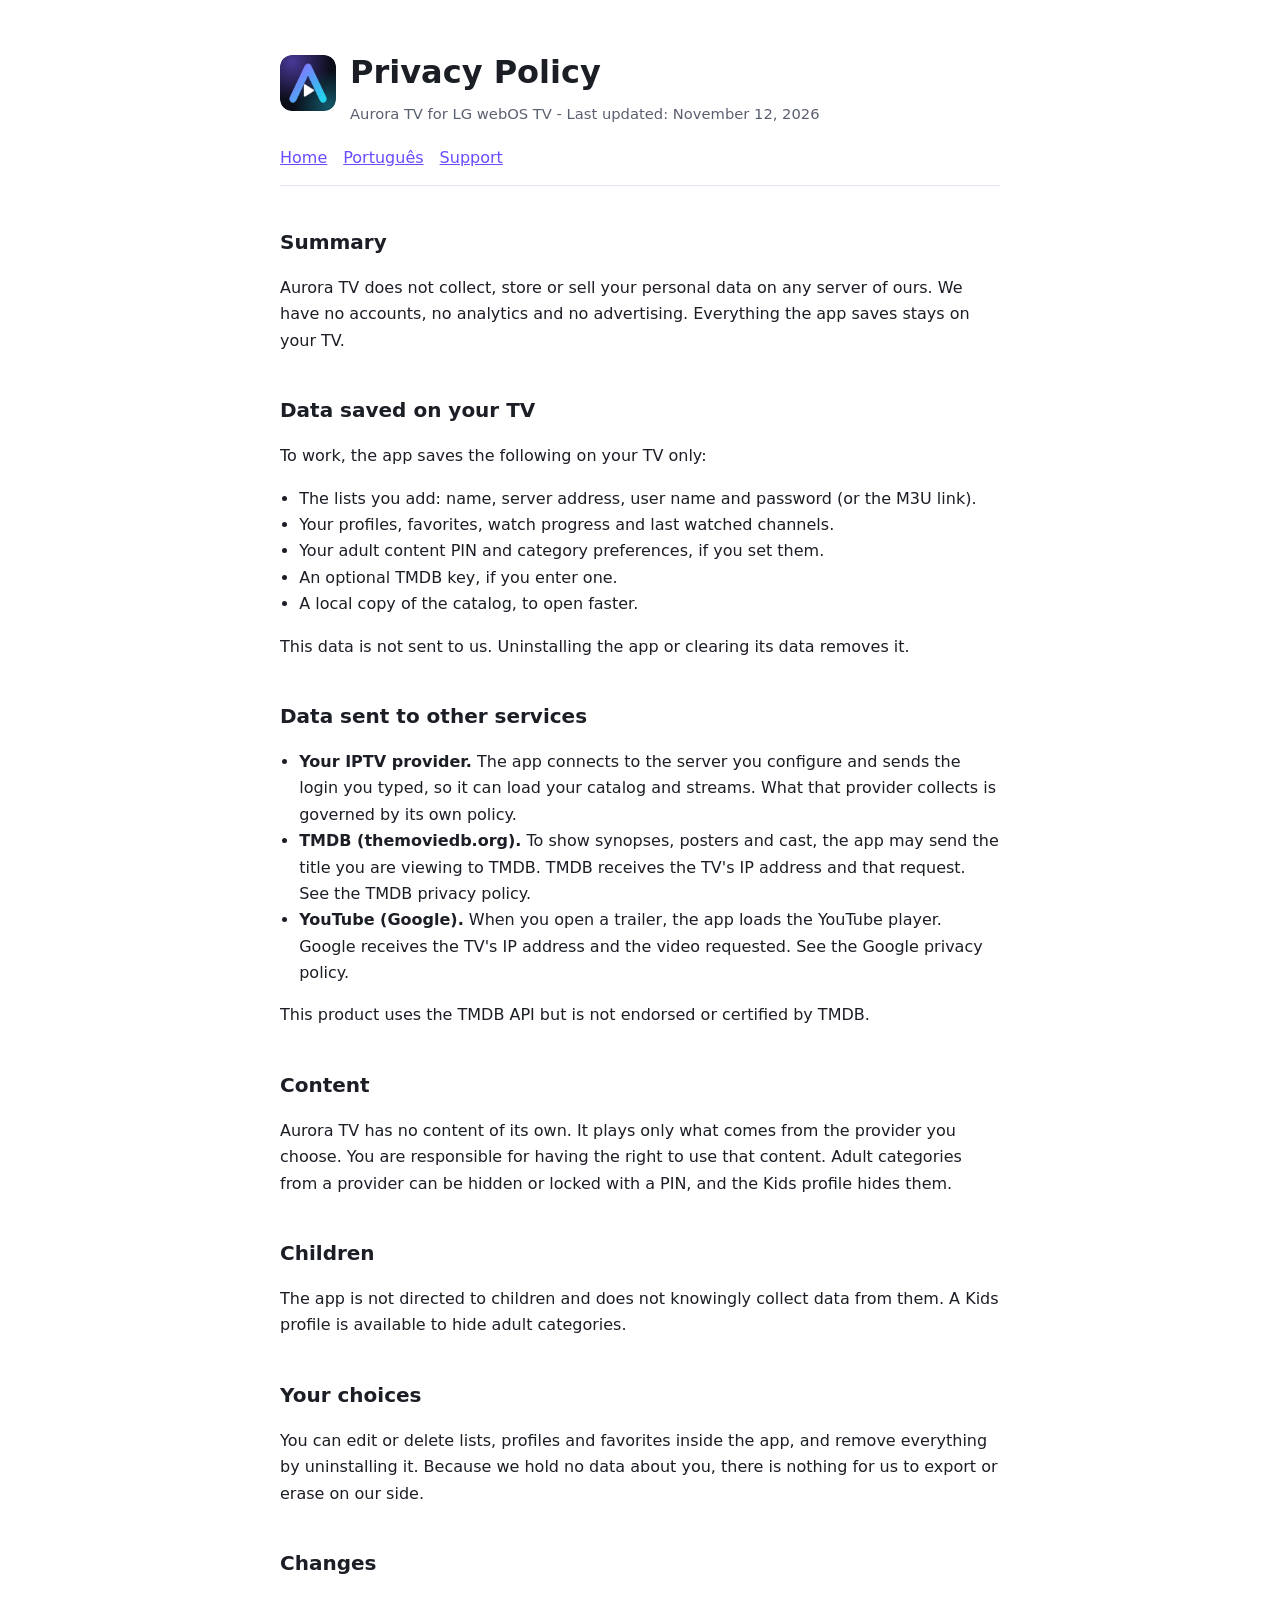
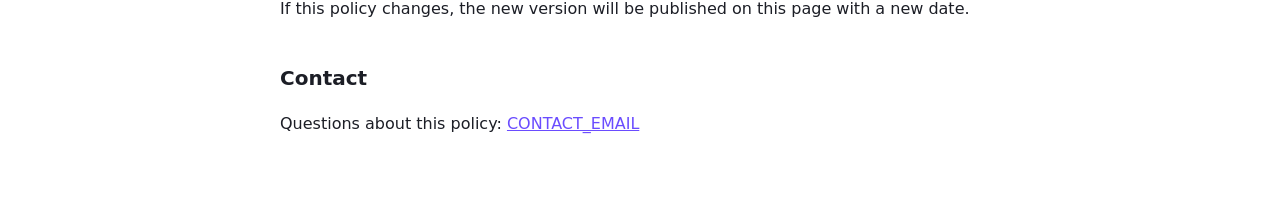
==== privacy.html @ 3c555928 "Site do Aurora TV: privacidade, suporte e lista de teste Co-Authored-By: Claude Sonnet 5.5 <noreply@" ====
<!doctype html>
<html lang="en">
<head>
<meta charset="utf-8">
<meta name="viewport" content="width=device-width,initial-scale=1">
<title>Privacy Policy - Aurora TV</title>
<link rel="icon" href="icon.png">
<link rel="stylesheet" href="style.css">
</head>
<body>
<main>
<header><img src="icon.png" alt="Aurora TV icon"><div><h1>Privacy Policy</h1><div class="mut">Aurora TV for LG webOS TV - Last updated: November 12, 2026</div></div></header>
<nav><a href="index.html">Home</a><a href="privacidade.html">Português</a><a href="support.html">Support</a></nav>

<h2>Summary</h2>
<p>Aurora TV does not collect, store or sell your personal data on any server of ours. We have no accounts, no analytics and no advertising. Everything the app saves stays on your TV.</p>

<h2>Data saved on your TV</h2>
<p>To work, the app saves the following on your TV only:</p>
<ul>
<li>The lists you add: name, server address, user name and password (or the M3U link).</li>
<li>Your profiles, favorites, watch progress and last watched channels.</li>
<li>Your adult content PIN and category preferences, if you set them.</li>
<li>An optional TMDB key, if you enter one.</li>
<li>A local copy of the catalog, to open faster.</li>
</ul>
<p>This data is not sent to us. Uninstalling the app or clearing its data removes it.</p>

<h2>Data sent to other services</h2>
<ul>
<li><strong>Your IPTV provider.</strong> The app connects to the server you configure and sends the login you typed, so it can load your catalog and streams. What that provider collects is governed by its own policy.</li>
<li><strong>TMDB (themoviedb.org).</strong> To show synopses, posters and cast, the app may send the title you are viewing to TMDB. TMDB receives the TV's IP address and that request. See the TMDB privacy policy.</li>
<li><strong>YouTube (Google).</strong> When you open a trailer, the app loads the YouTube player. Google receives the TV's IP address and the video requested. See the Google privacy policy.</li>
</ul>
<p>This product uses the TMDB API but is not endorsed or certified by TMDB.</p>

<h2>Content</h2>
<p>Aurora TV has no content of its own. It plays only what comes from the provider you choose. You are responsible for having the right to use that content. Adult categories from a provider can be hidden or locked with a PIN, and the Kids profile hides them.</p>

<h2>Children</h2>
<p>The app is not directed to children and does not knowingly collect data from them. A Kids profile is available to hide adult categories.</p>

<h2>Your choices</h2>
<p>You can edit or delete lists, profiles and favorites inside the app, and remove everything by uninstalling it. Because we hold no data about you, there is nothing for us to export or erase on our side.</p>

<h2>Changes</h2>
<p>If this policy changes, the new version will be published on this page with a new date.</p>

<h2>Contact</h2>
<p>Questions about this policy: <a href="mailto:CONTACT_EMAIL">CONTACT_EMAIL</a></p>
</main>
</body>
</html>
---- style.css ----
:root{color-scheme:light dark;--bg:#fff;--fg:#1c1e26;--mut:#5b6070;--ac:#6a4cff;--ln:#e3e5ee}
@media (prefers-color-scheme:dark){:root{--bg:#0d0f18;--fg:#e8eaf3;--mut:#9aa0b5;--ac:#9b86ff;--ln:#262a3a}}
*{box-sizing:border-box}
body{margin:0;background:var(--bg);color:var(--fg);font:16px/1.65 system-ui,-apple-system,"Segoe UI",Roboto,Arial,sans-serif}
main{max-width:760px;margin:0 auto;padding:40px 20px 64px}
h1{font-size:2rem;margin:.2em 0 .1em}h2{font-size:1.25rem;margin:2em 0 .4em}
p,li{color:var(--fg)}.mut{color:var(--mut);font-size:.92rem}
a{color:var(--ac)}ul{padding-left:1.2em}
header{display:flex;align-items:center;gap:14px}header img{width:56px;height:56px;border-radius:12px}
nav{margin:18px 0 0;display:flex;gap:16px;flex-wrap:wrap;border-bottom:1px solid var(--ln);padding-bottom:14px}
footer{margin-top:3em;border-top:1px solid var(--ln);padding-top:14px}
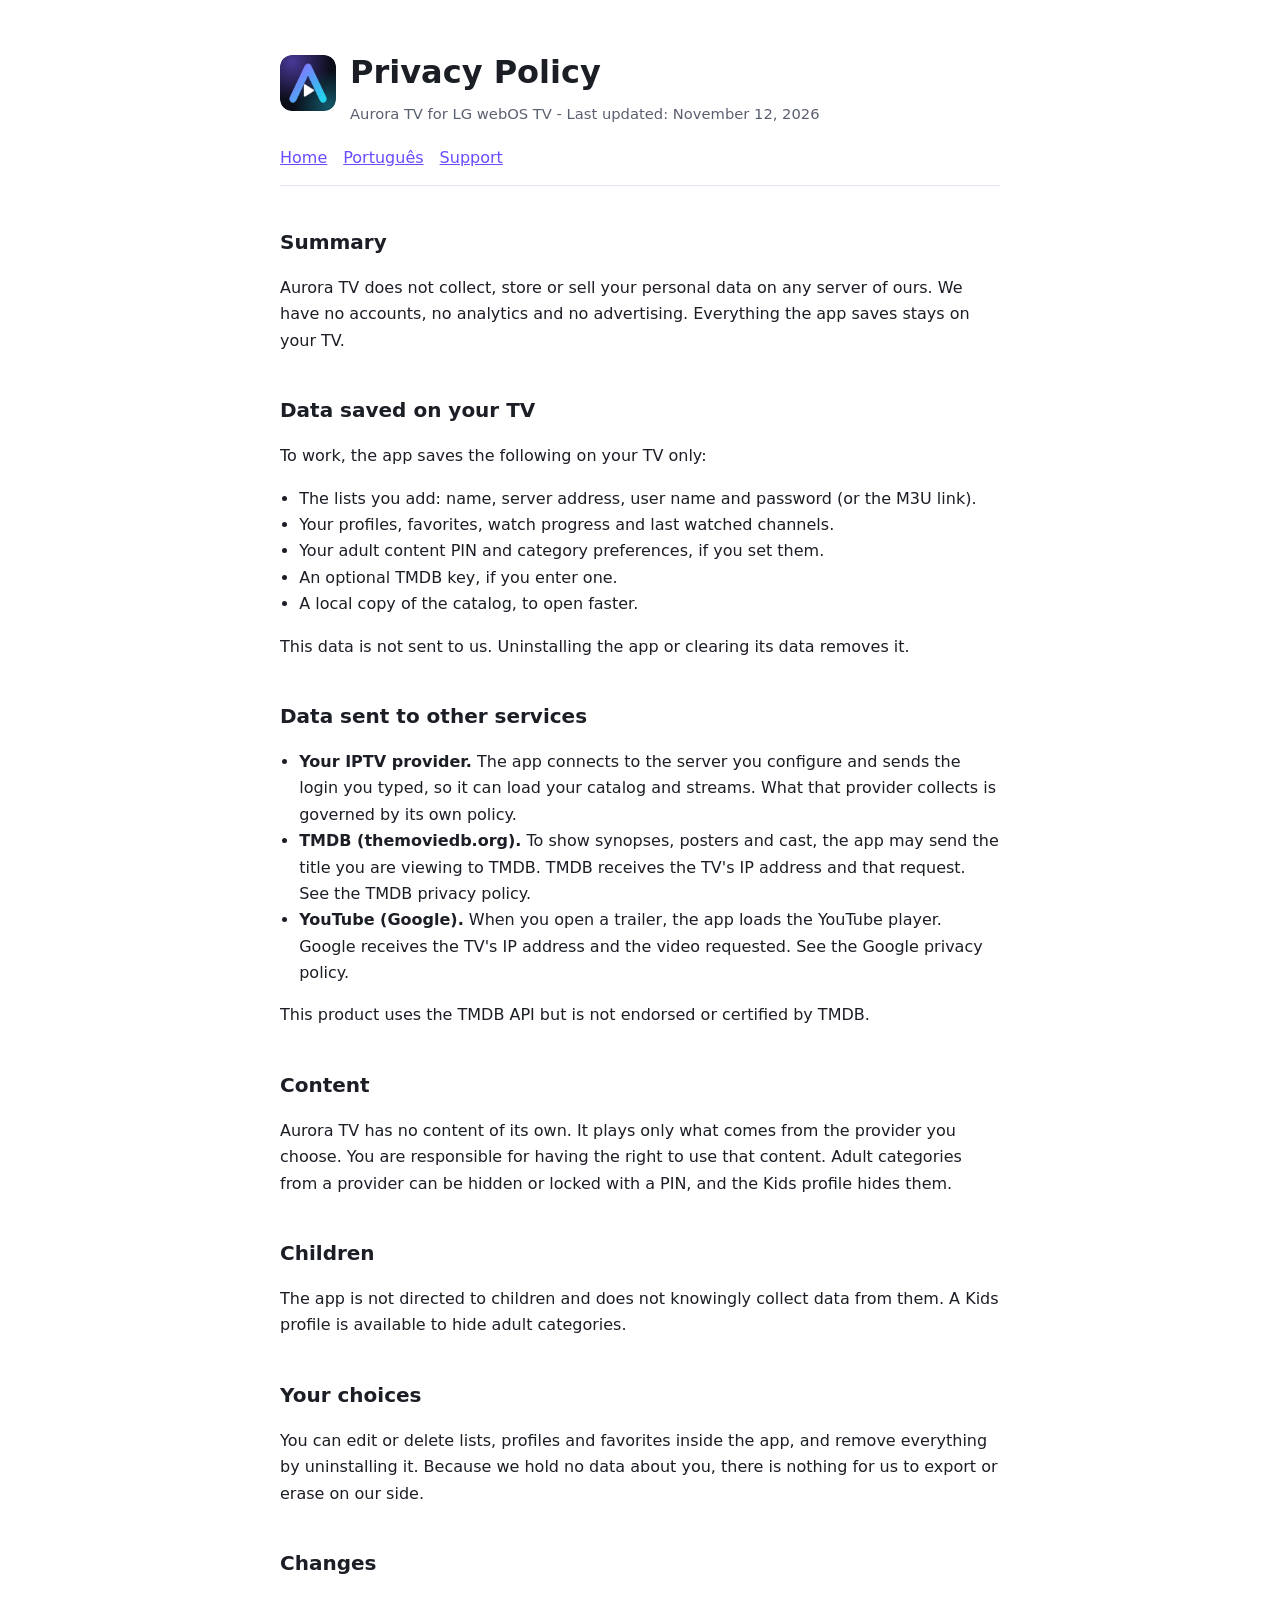
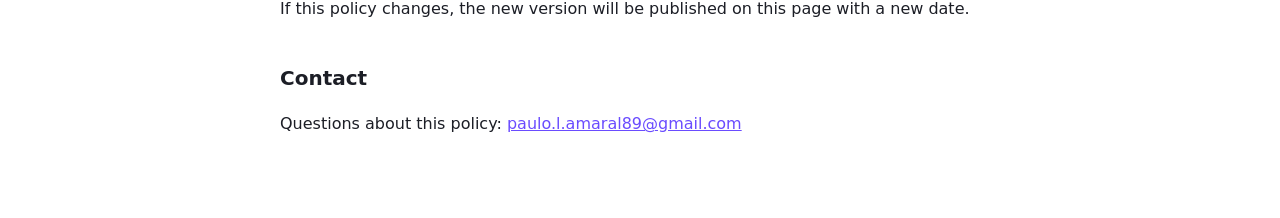
==== commit 9dc3194c: "E-mail de contato Co-Authored-By: Claude Sonnet 5.5 <noreply@anthropic.com>" ====
--- a/privacy.html
+++ b/privacy.html
@@ -47,7 +47,7 @@
 <p>If this policy changes, the new version will be published on this page with a new date.</p>
 
 <h2>Contact</h2>
-<p>Questions about this policy: <a href="mailto:CONTACT_EMAIL">CONTACT_EMAIL</a></p>
+<p>Questions about this policy: <a href="mailto:paulo.l.amaral89@gmail.com">paulo.l.amaral89@gmail.com</a></p>
 </main>
 </body>
 </html>
